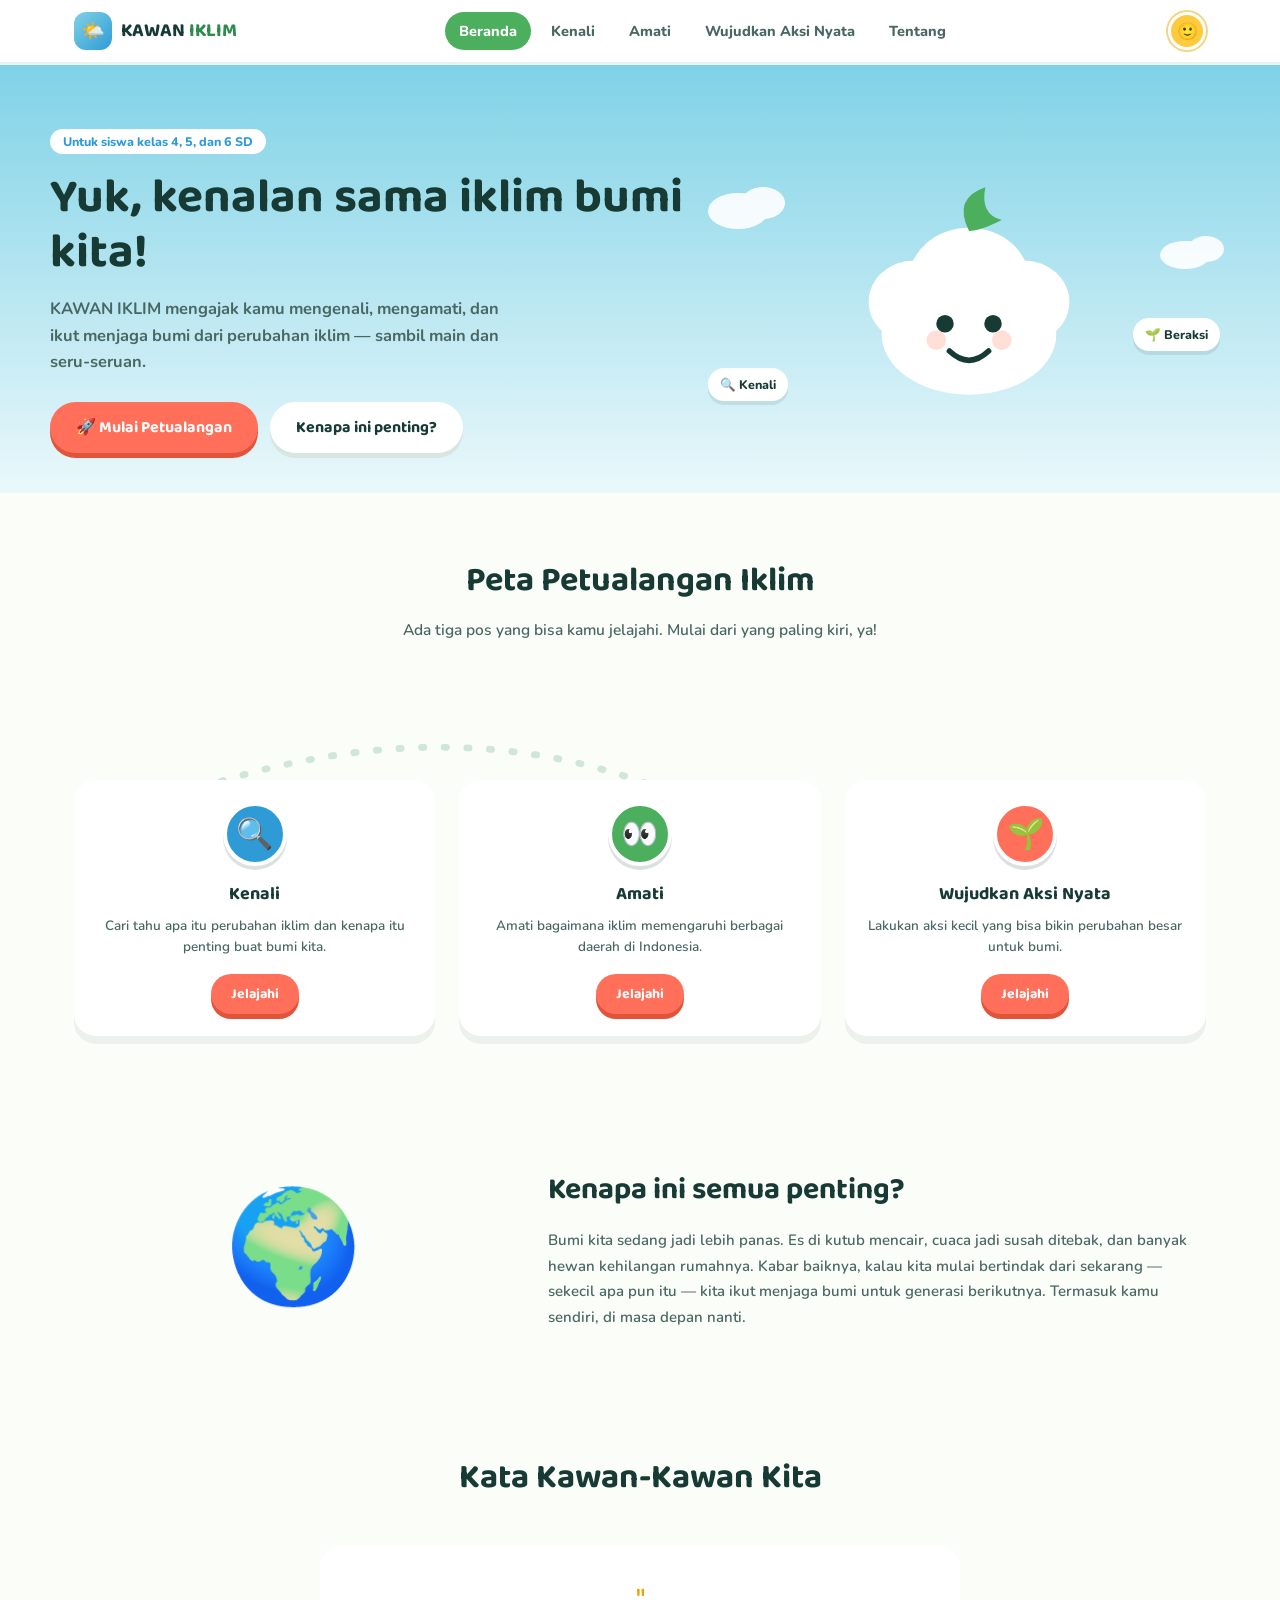
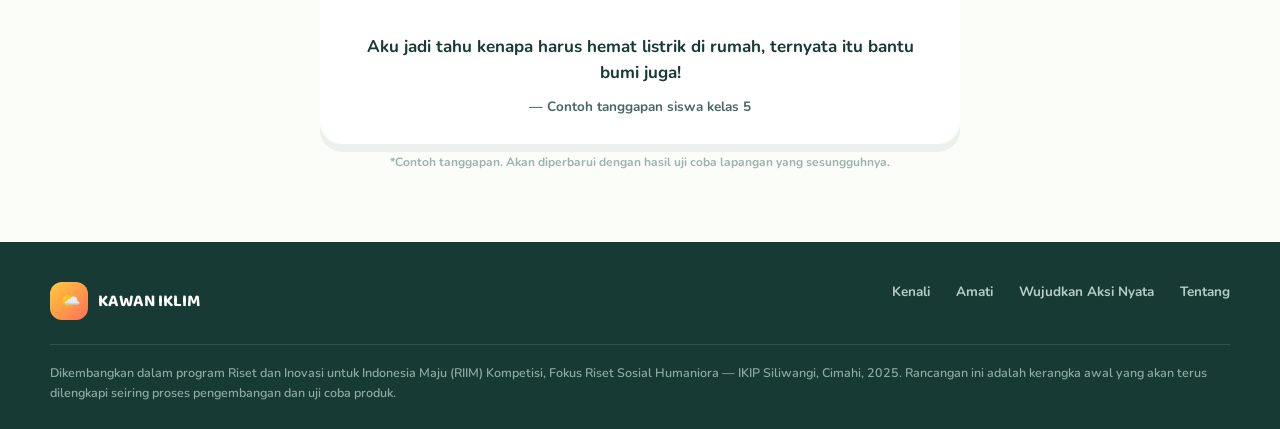
==== index.html @ 24a7d561 "Add files via upload" ====
<!DOCTYPE html>
<html lang="id">
<head>
<meta charset="UTF-8">
<meta name="viewport" content="width=device-width, initial-scale=1.0">
<title>KAWAN IKLIM — Kenali, Amati, Wujudkan Aksi Nyata untuk Iklim</title>
<link rel="preconnect" href="https://fonts.googleapis.com">
<link href="https://fonts.googleapis.com/css2?family=Baloo+2:wght@500;600;700;800&family=Nunito:wght@400;600;700;800;900&display=swap" rel="stylesheet">
<link rel="stylesheet" href="kawan-style.css">
<style>
  .hero{position:relative;background:linear-gradient(180deg,var(--sky-top) 0%, var(--sky-bottom) 100%);overflow:hidden;padding:64px 24px 40px;}
  .hero-inner{max-width:1180px;margin:0 auto;display:grid;grid-template-columns:1.1fr 0.9fr;align-items:center;gap:20px;position:relative;z-index:2;}
  @media (max-width:860px){.hero-inner{grid-template-columns:1fr;text-align:center;}}
  .hero-text .pill{background:#fff;color:var(--ocean);margin-bottom:16px;}
  .hero-text h1{font-size:clamp(30px,5vw,48px);line-height:1.15;margin:0 0 16px;color:var(--ink);}
  .hero-text p{font-size:16.5px;font-weight:700;color:var(--ink-soft);max-width:460px;line-height:1.6;margin:0 0 26px;}
  @media (max-width:860px){.hero-text p{margin-left:auto;margin-right:auto;}}
  .cta-row{display:flex;gap:12px;flex-wrap:wrap;}
  @media (max-width:860px){.cta-row{justify-content:center;}}
  .hero-art{position:relative;display:flex;justify-content:center;}
  .cloud{position:absolute;opacity:.9;animation:drift linear infinite;}
  @keyframes drift{from{transform:translateX(-20px);}to{transform:translateX(20px);}}
  .mascot{width:240px;animation:bob 3.2s ease-in-out infinite;}
  .bubble-stat{position:absolute;background:#fff;border-radius:16px;padding:8px 12px;font-weight:800;font-size:12.5px;color:var(--ink);box-shadow:0 4px 0 rgba(23,59,52,0.1);}

  .path-wrap{position:relative;padding:20px 0 10px;}
  .path-svg{width:100%;height:auto;display:block;}
  .path-nodes{display:grid;grid-template-columns:repeat(3,1fr);gap:24px;margin-top:-24px;}
  @media (max-width:760px){.path-nodes{grid-template-columns:1fr;}.path-svg{display:none;}}
  .node{background:var(--card);border-radius:22px;padding:22px 20px;text-align:center;box-shadow:0 8px 0 rgba(23,59,52,0.06);transition:transform .15s;}
  .node:hover{transform:translateY(-4px);}
  .node .node-icon{width:64px;height:64px;border-radius:50%;margin:0 auto 14px;display:flex;align-items:center;justify-content:center;font-size:30px;border:4px solid #fff;box-shadow:0 4px 0 rgba(23,59,52,0.15);}
  .node h3{font-size:18px;margin:0 0 8px;}
  .node p{font-size:13.5px;color:var(--ink-soft);font-weight:600;line-height:1.55;margin:0 0 16px;}
  .node a.btn{font-size:14px;padding:9px 20px;}

  .why{display:grid;grid-template-columns:0.8fr 1.2fr;gap:36px;align-items:center;}
  @media (max-width:800px){.why{grid-template-columns:1fr;text-align:center;}}
  .why-globe{font-size:110px;text-align:center;animation:spin-slow 14s linear infinite;}
  @keyframes spin-slow{from{transform:rotate(0deg);}to{transform:rotate(360deg);}}
  .why-text h2{font-size:clamp(22px,3vw,30px);margin:0 0 14px;}
  .why-text p{font-size:15px;font-weight:600;color:var(--ink-soft);line-height:1.7;margin:0;}

  .quote-card{max-width:640px;margin:0 auto;background:#fff;border-radius:22px;padding:28px 30px;text-align:center;box-shadow:0 8px 0 rgba(23,59,52,0.06);}
  .quote-card .quote-mark{font-size:34px;color:var(--sun-dark);font-family:'Baloo 2',sans-serif;}
  .quote-card p.quote-text{font-size:17px;font-weight:700;color:var(--ink);margin:6px 0 12px;line-height:1.5;}
  .quote-card .quote-by{font-size:13.5px;color:var(--ink-soft);font-weight:700;}
  .quote-note{text-align:center;font-size:12px;color:#9db3af;margin-top:10px;font-weight:700;}
</style>
</head>
<body>

<nav>
  <div class="nav-inner">
    <div class="logo"><div class="logo-mark">🌤️</div><div class="logo-text">KAWAN<span> IKLIM</span></div></div>
    <button class="burger" id="burgerBtn">☰</button>
    <div class="nav-links" id="navLinks">
      <a href="index.html" class="active">Beranda</a>
      <a href="kenali.html">Kenali</a>
      <a href="amati.html">Amati</a>
      <a href="aksi.html">Wujudkan Aksi Nyata</a>
      <a href="#tentang">Tentang</a>
    </div>
    <div class="nav-avatar">🙂<span class="tip">Profil & lencana — segera hadir</span></div>
  </div>
</nav>

<section class="hero">
  <div class="hero-inner">
    <div class="hero-text">
      <span class="pill">Untuk siswa kelas 4, 5, dan 6 SD</span>
      <h1>Yuk, kenalan sama iklim bumi kita!</h1>
      <p>KAWAN IKLIM mengajak kamu mengenali, mengamati, dan ikut menjaga bumi dari perubahan iklim — sambil main dan seru-seruan.</p>
      <div class="cta-row">
        <a href="kenali.html" class="btn btn-primary">🚀 Mulai Petualangan</a>
        <a href="#tentang" class="btn btn-ghost">Kenapa ini penting?</a>
      </div>
    </div>
    <div class="hero-art">
      <svg class="cloud" style="left:0;top:10px;animation-duration:9s;" width="90" height="50" viewBox="0 0 90 50"><ellipse cx="30" cy="30" rx="30" ry="18" fill="#fff"/><ellipse cx="55" cy="22" rx="22" ry="16" fill="#fff"/></svg>
      <svg class="cloud" style="right:0;top:60px;animation-duration:7s;animation-direction:alternate-reverse;" width="70" height="40" viewBox="0 0 70 40"><ellipse cx="25" cy="24" rx="25" ry="14" fill="#fff"/><ellipse cx="46" cy="18" rx="18" ry="13" fill="#fff"/></svg>
      <svg class="mascot" viewBox="0 0 220 220" xmlns="http://www.w3.org/2000/svg">
        <ellipse cx="110" cy="150" rx="80" ry="55" fill="#ffffff"/>
        <ellipse cx="60" cy="120" rx="42" ry="38" fill="#ffffff"/>
        <ellipse cx="160" cy="120" rx="42" ry="38" fill="#ffffff"/>
        <ellipse cx="110" cy="100" rx="55" ry="48" fill="#ffffff"/>
        <path d="M110 55 Q95 25 125 15 Q120 40 140 45 Q120 55 110 55 Z" fill="var(--leaf)"/>
        <circle cx="88" cy="140" r="8" fill="var(--ink)"/>
        <circle cx="132" cy="140" r="8" fill="var(--ink)"/>
        <circle cx="80" cy="155" r="9" fill="#ffd7cc" opacity="0.8"/>
        <circle cx="140" cy="155" r="9" fill="#ffd7cc" opacity="0.8"/>
        <path d="M92 165 Q110 182 128 165" stroke="var(--ink)" stroke-width="5" fill="none" stroke-linecap="round"/>
      </svg>
      <div class="bubble-stat" style="left:0;bottom:10px;">🔍 Kenali</div>
      <div class="bubble-stat" style="right:10px;bottom:60px;">🌱 Beraksi</div>
    </div>
  </div>
</section>

<section class="section" id="peta-petualangan">
  <div class="section-head">
    <h2>Peta Petualangan Iklim</h2>
    <p>Ada tiga pos yang bisa kamu jelajahi. Mulai dari yang paling kiri, ya!</p>
  </div>
  <div class="path-wrap">
    <svg class="path-svg" viewBox="0 0 1000 90" preserveAspectRatio="none">
      <path d="M 130 70 Q 330 10 500 70 T 870 70" stroke="#cfe6da" stroke-width="6" fill="none" stroke-dasharray="2 18" stroke-linecap="round"/>
    </svg>
    <div class="path-nodes">
      <div class="node">
        <div class="node-icon" style="background:var(--ocean);">🔍</div>
        <h3>Kenali</h3>
        <p>Cari tahu apa itu perubahan iklim dan kenapa itu penting buat bumi kita.</p>
        <a href="kenali.html" class="btn btn-primary">Jelajahi</a>
      </div>
      <div class="node">
        <div class="node-icon" style="background:var(--leaf);">👀</div>
        <h3>Amati</h3>
        <p>Amati bagaimana iklim memengaruhi berbagai daerah di Indonesia.</p>
        <a href="amati.html" class="btn btn-primary">Jelajahi</a>
      </div>
      <div class="node">
        <div class="node-icon" style="background:var(--coral);">🌱</div>
        <h3>Wujudkan Aksi Nyata</h3>
        <p>Lakukan aksi kecil yang bisa bikin perubahan besar untuk bumi.</p>
        <a href="aksi.html" class="btn btn-primary">Jelajahi</a>
      </div>
    </div>
  </div>
</section>

<section class="section" id="tentang">
  <div class="why">
    <div class="why-globe">🌍</div>
    <div class="why-text">
      <h2>Kenapa ini semua penting?</h2>
      <p>Bumi kita sedang jadi lebih panas. Es di kutub mencair, cuaca jadi susah ditebak, dan banyak hewan kehilangan rumahnya. Kabar baiknya, kalau kita mulai bertindak dari sekarang — sekecil apa pun itu — kita ikut menjaga bumi untuk generasi berikutnya. Termasuk kamu sendiri, di masa depan nanti.</p>
    </div>
  </div>
</section>

<section class="section">
  <div class="section-head"><h2>Kata Kawan-Kawan Kita</h2></div>
  <div class="quote-card">
    <div class="quote-mark">"</div>
    <p class="quote-text">Aku jadi tahu kenapa harus hemat listrik di rumah, ternyata itu bantu bumi juga!</p>
    <div class="quote-by">— Contoh tanggapan siswa kelas 5</div>
  </div>
  <p class="quote-note">*Contoh tanggapan. Akan diperbarui dengan hasil uji coba lapangan yang sesungguhnya.</p>
</section>

<footer>
  <div class="footer-inner">
    <div class="footer-brand"><div class="logo-mark">🌤️</div><span>KAWAN IKLIM</span></div>
    <div class="footer-links">
      <a href="kenali.html">Kenali</a>
      <a href="amati.html">Amati</a>
      <a href="aksi.html">Wujudkan Aksi Nyata</a>
      <a href="#tentang">Tentang</a>
    </div>
  </div>
  <p class="footer-note">Dikembangkan dalam program Riset dan Inovasi untuk Indonesia Maju (RIIM) Kompetisi, Fokus Riset Sosial Humaniora — IKIP Siliwangi, Cimahi, 2025. Rancangan ini adalah kerangka awal yang akan terus dilengkapi seiring proses pengembangan dan uji coba produk.</p>
</footer>

<script>
  const burger = document.getElementById('burgerBtn');
  const navLinks = document.getElementById('navLinks');
  burger.addEventListener('click', () => navLinks.classList.toggle('open'));
</script>
</body>
</html>
---- kawan-style.css ----
:root{
  --sky-top:#7fd2e6;
  --sky-bottom:#eaf8fb;
  --sun:#ffcb3d;
  --sun-dark:#ec9f00;
  --leaf:#4caf5e;
  --leaf-dark:#2e8b4e;
  --leaf-pale:#e6f6e8;
  --ocean:#2f9bd6;
  --ocean-pale:#e3f3fb;
  --coral:#ff6f59;
  --coral-dark:#e2543a;
  --coral-pale:#ffece8;
  --ink:#173b34;
  --ink-soft:#4a6863;
  --card:#ffffff;
  --bg:#fbfdf9;
}
*{box-sizing:border-box;}
html{scroll-behavior:smooth;}
body{
  margin:0;
  background:var(--bg);
  font-family:'Nunito',sans-serif;
  color:var(--ink);
  overflow-x:hidden;
}
h1,h2,h3,.headline,nav .logo-text{font-family:'Baloo 2',sans-serif;}
a{text-decoration:none;color:inherit;}
.section{max-width:1180px;margin:0 auto;padding:60px 24px;}
.section-head{text-align:center;max-width:640px;margin:0 auto 40px;}
.section-head h2{font-size:clamp(24px,3.4vw,34px);margin:0 0 10px;color:var(--ink);}
.section-head p{font-size:15.5px;color:var(--ink-soft);font-weight:600;line-height:1.6;margin:0;}
.pill{display:inline-block;font-size:12.5px;font-weight:800;padding:4px 13px;border-radius:999px;}

/* ---------------- NAVBAR ---------------- */
nav{position:sticky;top:0;z-index:100;background:rgba(255,255,255,0.9);backdrop-filter:blur(8px);border-bottom:3px solid #eaf4ee;}
.nav-inner{max-width:1180px;margin:0 auto;padding:12px 24px;display:flex;align-items:center;justify-content:space-between;}
.logo{display:flex;align-items:center;gap:9px;}
.logo-mark{width:38px;height:38px;border-radius:12px;background:linear-gradient(135deg,var(--sky-top),var(--ocean));display:flex;align-items:center;justify-content:center;font-size:19px;flex-shrink:0;}
.logo-text{font-size:19px;font-weight:700;color:var(--ink);}
.logo-text span{color:var(--leaf-dark);}
.nav-links{display:flex;gap:6px;align-items:center;}
.nav-links a{font-weight:800;font-size:14.5px;color:var(--ink-soft);padding:9px 14px;border-radius:999px;transition:background .15s,color .15s;}
.nav-links a:hover{background:var(--leaf-pale);color:var(--leaf-dark);}
.nav-links a.active{background:var(--leaf);color:#fff;}
.nav-avatar{width:38px;height:38px;border-radius:50%;background:var(--sun);display:flex;align-items:center;justify-content:center;font-size:17px;border:3px solid #fff;box-shadow:0 0 0 2px #f2d585;cursor:default;position:relative;}
.nav-avatar .tip{position:absolute;top:46px;right:0;background:var(--ink);color:#fff;font-size:11.5px;font-weight:700;padding:6px 10px;border-radius:8px;white-space:nowrap;opacity:0;pointer-events:none;transition:opacity .15s;}
.nav-avatar:hover .tip{opacity:1;}
.burger{display:none;width:38px;height:38px;border-radius:10px;border:none;background:var(--leaf-pale);font-size:18px;cursor:pointer;}
@media (max-width:820px){
  .nav-links{position:absolute;top:100%;left:0;right:0;background:#fff;flex-direction:column;align-items:stretch;padding:10px 20px 18px;border-bottom:3px solid #eaf4ee;display:none;}
  .nav-links.open{display:flex;}
  .nav-links a{padding:12px 14px;}
  .burger{display:block;}
}

/* ---------------- BUTTONS ---------------- */
.btn{font-family:'Baloo 2',sans-serif;font-weight:700;font-size:16px;padding:13px 26px;border-radius:999px;border:none;cursor:pointer;display:inline-flex;align-items:center;gap:8px;transition:transform .1s;}
.btn:active{transform:translateY(2px);}
.btn-primary{background:var(--coral);color:#fff;box-shadow:0 5px 0 var(--coral-dark);}
.btn-primary:active{box-shadow:0 2px 0 var(--coral-dark);}
.btn-ghost{background:#fff;color:var(--ink);box-shadow:0 5px 0 #d7e6e0;}
.btn-ghost:active{box-shadow:0 2px 0 #d7e6e0;}

/* ---------------- PROGRESS STEPS ---------------- */
.steps{display:flex;justify-content:center;align-items:center;gap:10px;padding:22px 24px 0;flex-wrap:wrap;}
.step{display:flex;align-items:center;gap:8px;font-weight:800;font-size:13px;color:#b9c9c4;}
.step .dot{width:26px;height:26px;border-radius:50%;background:#eef4f1;display:flex;align-items:center;justify-content:center;font-size:13px;border:2px solid #dce9e4;}
.step.done .dot{background:var(--leaf);color:#fff;border-color:var(--leaf);}
.step.done{color:var(--leaf-dark);}
.step.current .dot{background:var(--sun);color:#5a3d00;border-color:var(--sun-dark);}
.step.current{color:var(--ink);}
.step-line{width:34px;height:3px;background:#dce9e4;border-radius:2px;}

/* ---------------- MODULE HERO (subpages) ---------------- */
.mod-hero{padding:50px 24px 40px;text-align:center;position:relative;overflow:hidden;}
.mod-hero .pill{background:#fff;margin-bottom:14px;}
.mod-hero h1{font-size:clamp(28px,4.4vw,42px);margin:0 0 12px;color:var(--ink);}
.mod-hero p{font-size:16px;font-weight:700;color:var(--ink-soft);max-width:560px;margin:0 auto 22px;line-height:1.6;}
.mod-icon-big{font-size:64px;display:inline-block;margin-bottom:10px;animation:bob 3.2s ease-in-out infinite;}
@keyframes bob{0%,100%{transform:translateY(0);}50%{transform:translateY(-8px);}}
.hero-kenali{background:linear-gradient(180deg,#bfe4f5,#eaf8fb);}
.hero-amati{background:linear-gradient(180deg,#c7ecc9,#eef8ef);}
.hero-aksi{background:linear-gradient(180deg,#ffd2c4,#fff3ee);}

/* ---------------- CARDS ---------------- */
.card-grid{display:grid;grid-template-columns:repeat(3,1fr);gap:20px;}
@media (max-width:900px){.card-grid{grid-template-columns:1fr 1fr;}}
@media (max-width:600px){.card-grid{grid-template-columns:1fr;}}
.feature-card{background:var(--card);border-radius:20px;padding:22px;box-shadow:0 7px 0 rgba(23,59,52,0.05);display:flex;flex-direction:column;gap:10px;transition:transform .15s;}
.feature-card:hover{transform:translateY(-3px);}
.feature-card .f-icon{width:50px;height:50px;border-radius:14px;display:flex;align-items:center;justify-content:center;font-size:24px;border:3px solid #fff;box-shadow:0 3px 0 rgba(23,59,52,0.15);}
.feature-card h3{font-size:16.5px;margin:0;}
.feature-card p{font-size:13.5px;color:var(--ink-soft);font-weight:600;line-height:1.55;margin:0;flex-grow:1;}
.status-row{display:flex;align-items:center;justify-content:space-between;gap:8px;flex-wrap:wrap;}
.status-soon{background:#fff2d6;color:#a8710a;}
.status-ready{background:#dcf3e0;color:var(--leaf-dark);}
.feature-card .btn-primary{padding:8px 16px;font-size:13.5px;box-shadow:0 3px 0 var(--coral-dark);}

/* ---------------- PAGE NAV (prev/next) ---------------- */
.page-nav{max-width:1180px;margin:10px auto 0;padding:0 24px 50px;display:flex;justify-content:space-between;gap:16px;flex-wrap:wrap;}
.page-nav a{font-weight:800;font-size:14.5px;color:var(--ink-soft);display:flex;align-items:center;gap:8px;background:#fff;padding:12px 18px;border-radius:999px;box-shadow:0 5px 0 rgba(23,59,52,0.05);}
.page-nav a:hover{color:var(--ink);}

/* ---------------- FOOTER ---------------- */
footer{background:var(--ink);color:#dcece7;padding:40px 24px 26px;}
.footer-inner{max-width:1180px;margin:0 auto;display:flex;justify-content:space-between;gap:24px;flex-wrap:wrap;}
.footer-brand{display:flex;align-items:center;gap:10px;}
.footer-brand .logo-mark{background:linear-gradient(135deg,var(--sun),var(--coral));}
.footer-brand span{font-family:'Baloo 2',sans-serif;font-weight:700;font-size:17px;color:#fff;}
.footer-links{display:flex;gap:26px;flex-wrap:wrap;}
.footer-links a{font-size:13.5px;font-weight:700;color:#b7cbc5;}
.footer-links a:hover{color:#fff;}
.footer-note{max-width:1180px;margin:24px auto 0;padding-top:18px;border-top:1px solid rgba(255,255,255,0.12);font-size:12.5px;color:#8fa8a2;font-weight:600;line-height:1.6;}
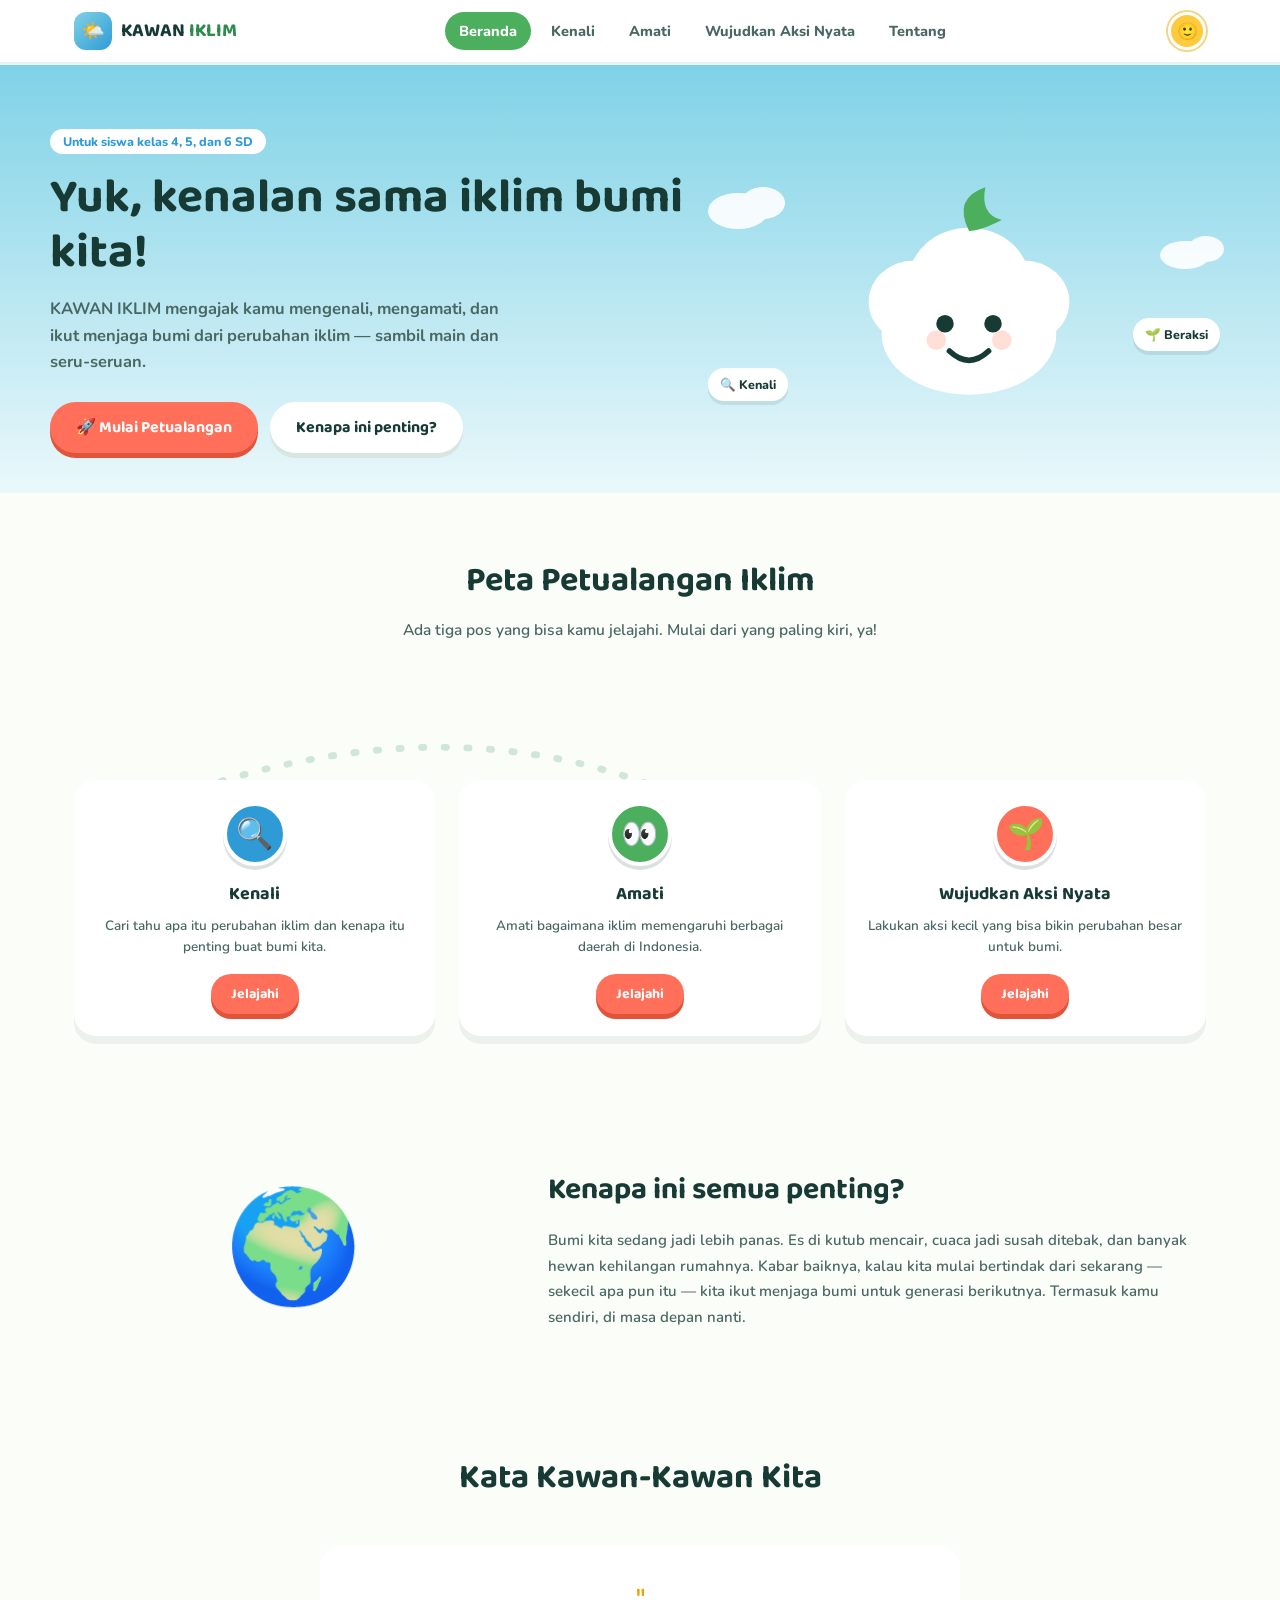
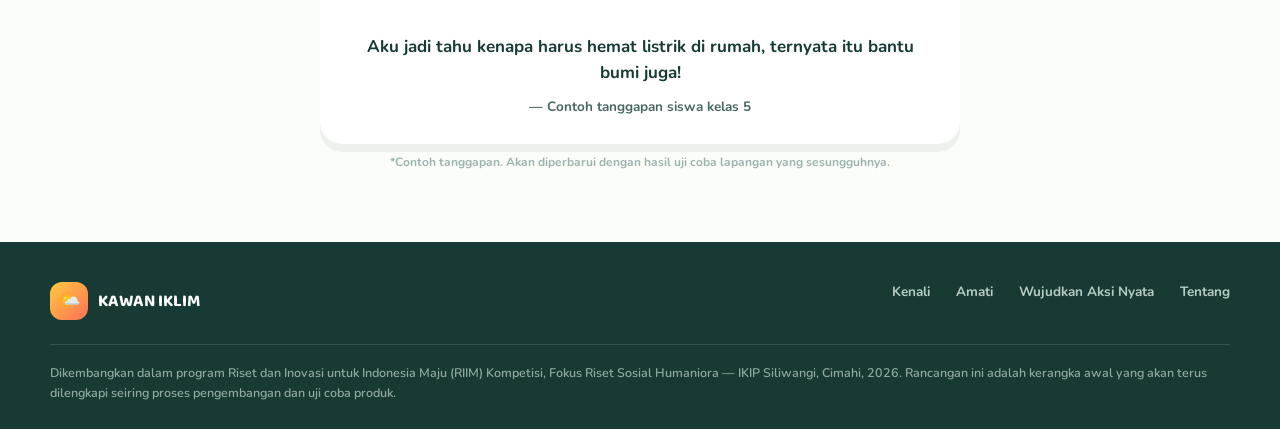
==== commit 37e16dc8: "Update index.html" ====
--- a/index.html
+++ b/index.html
@@ -159,7 +159,7 @@
       <a href="#tentang">Tentang</a>
     </div>
   </div>
-  <p class="footer-note">Dikembangkan dalam program Riset dan Inovasi untuk Indonesia Maju (RIIM) Kompetisi, Fokus Riset Sosial Humaniora — IKIP Siliwangi, Cimahi, 2025. Rancangan ini adalah kerangka awal yang akan terus dilengkapi seiring proses pengembangan dan uji coba produk.</p>
+  <p class="footer-note">Dikembangkan dalam program Riset dan Inovasi untuk Indonesia Maju (RIIM) Kompetisi, Fokus Riset Sosial Humaniora — IKIP Siliwangi, Cimahi, 2026. Rancangan ini adalah kerangka awal yang akan terus dilengkapi seiring proses pengembangan dan uji coba produk.</p>
 </footer>
 
 <script>
